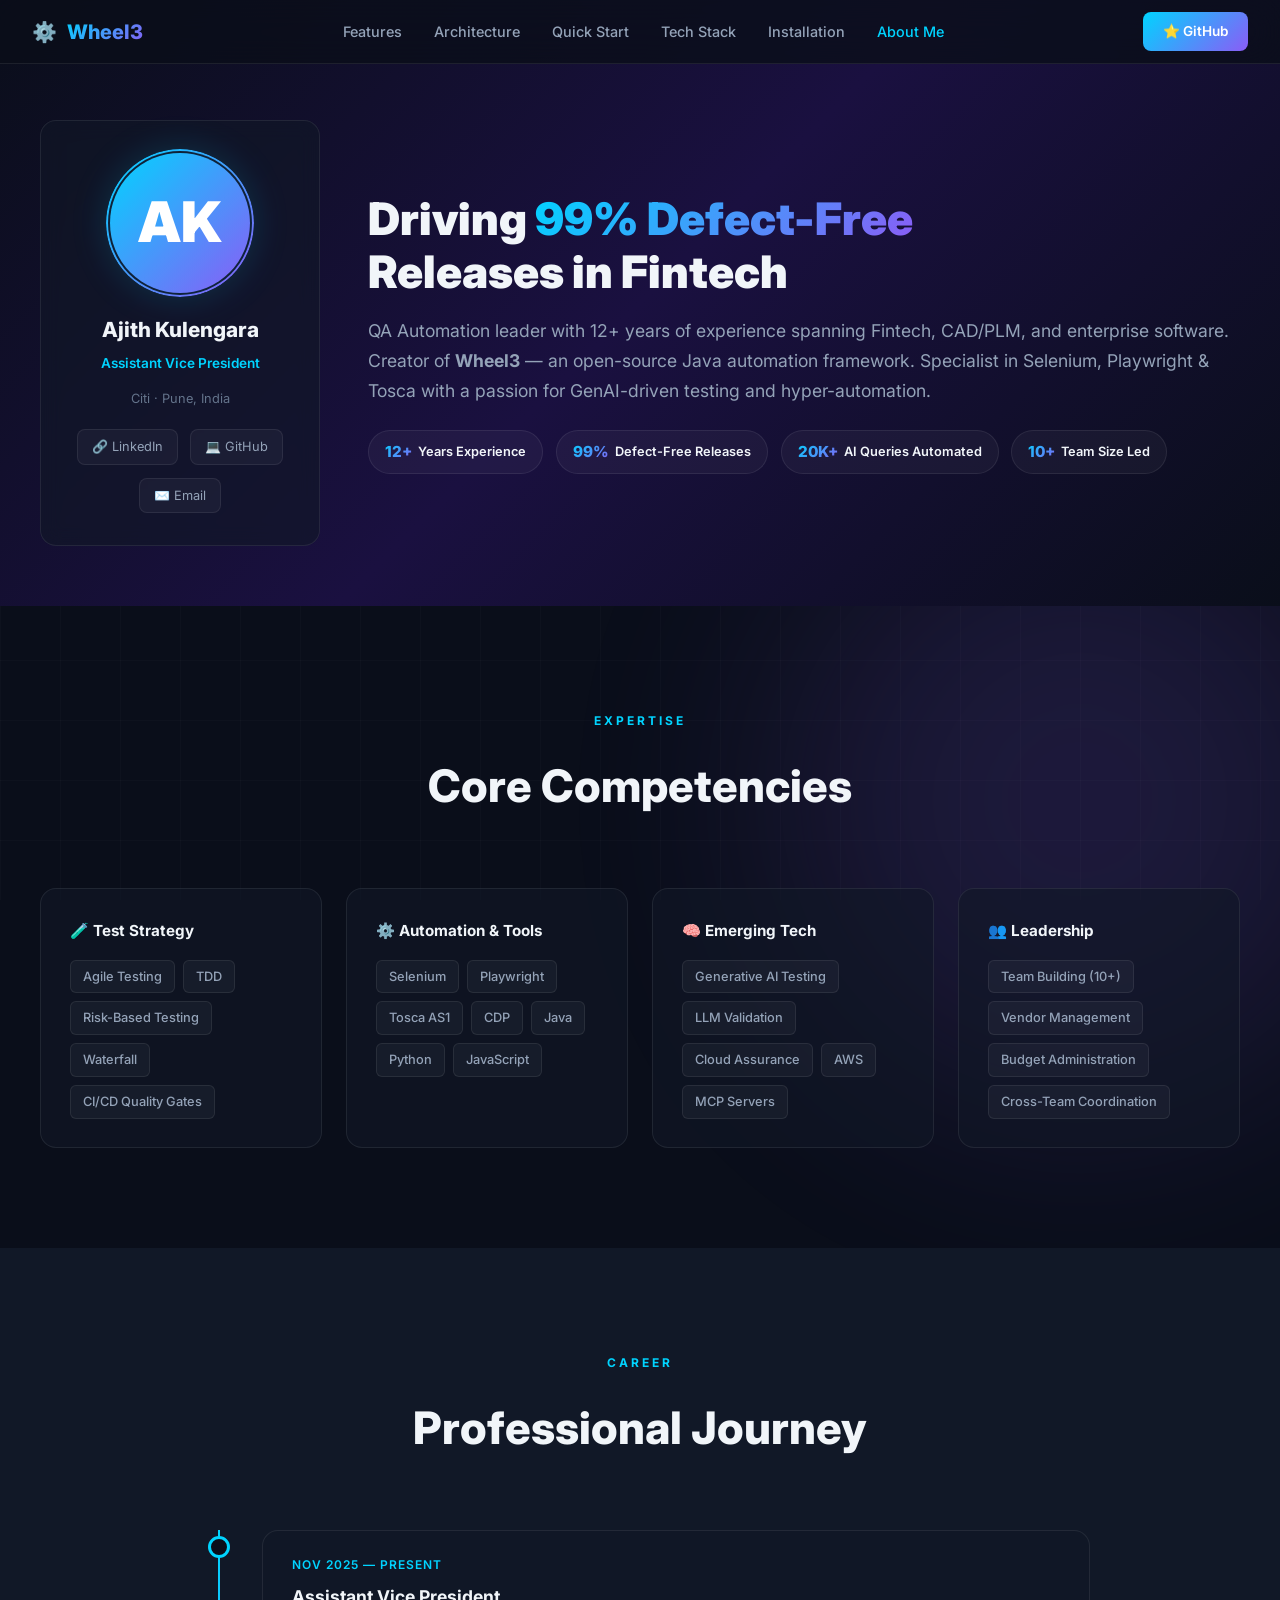
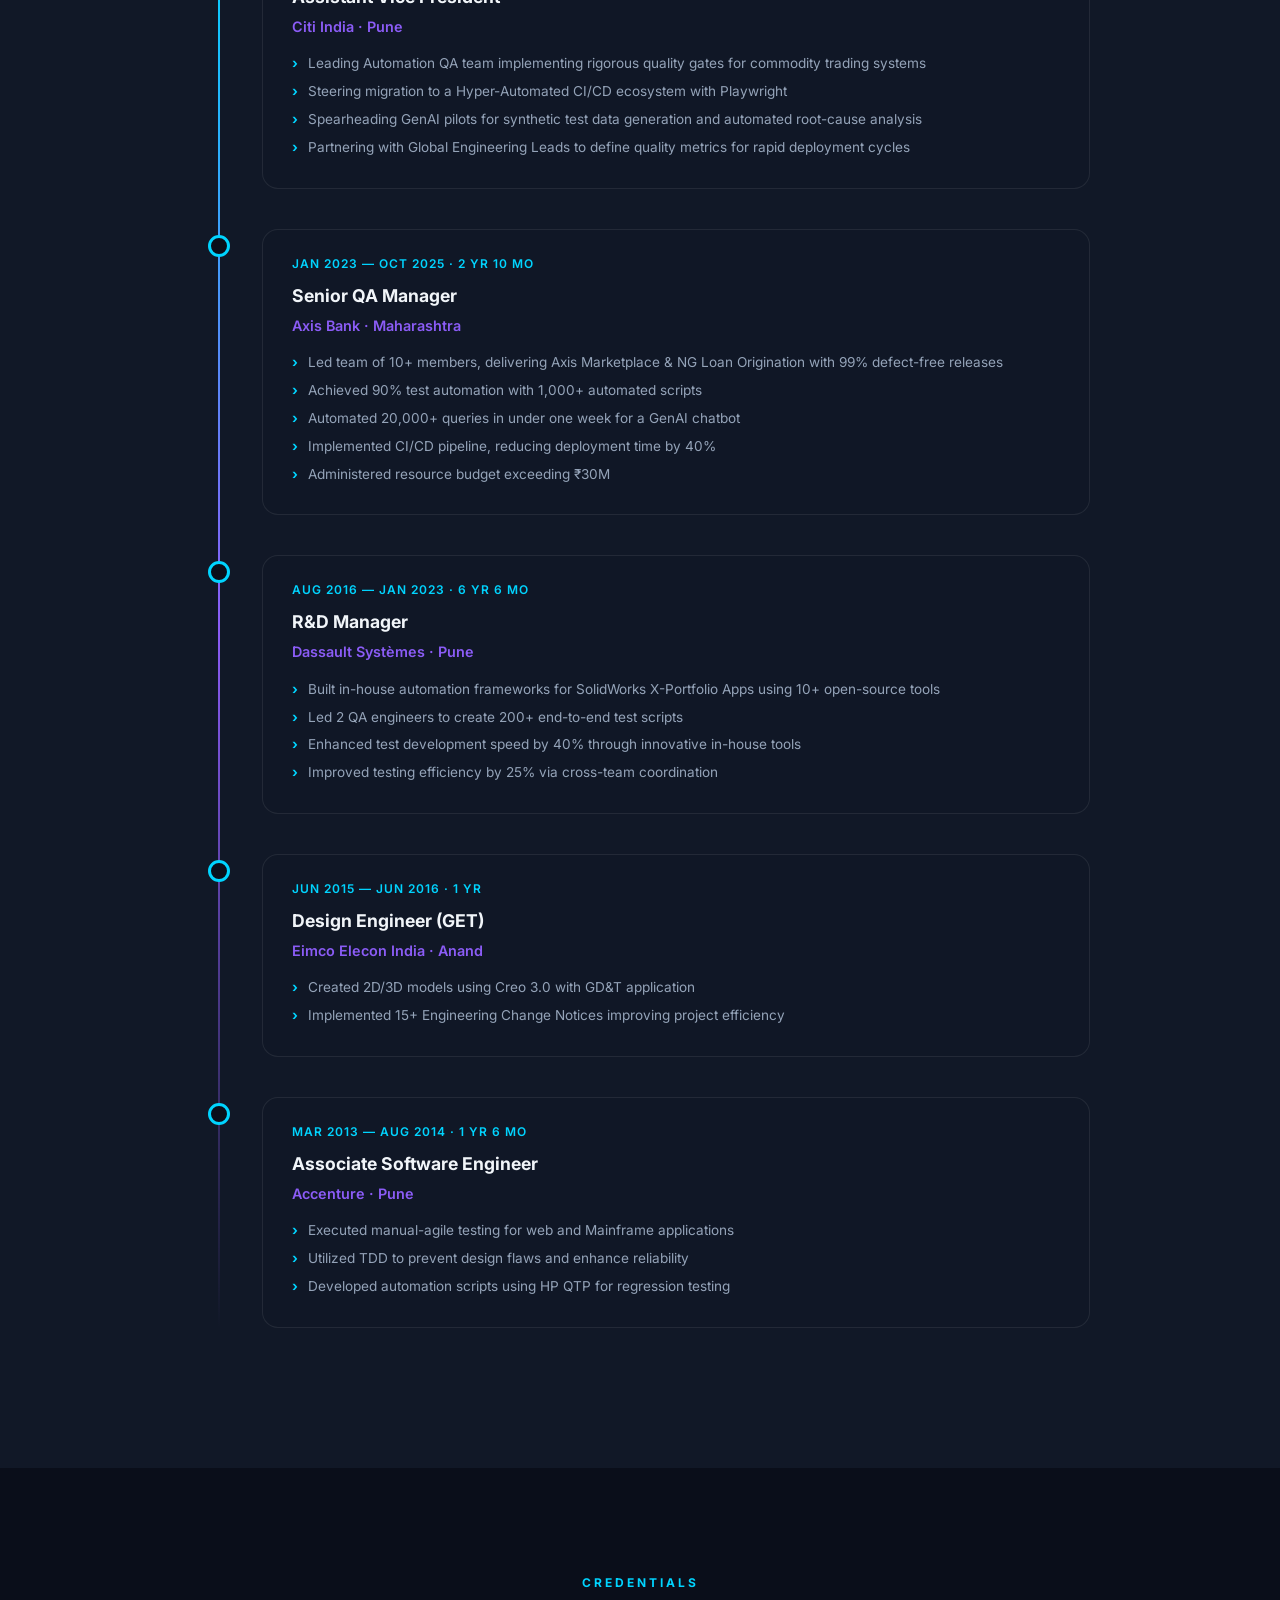
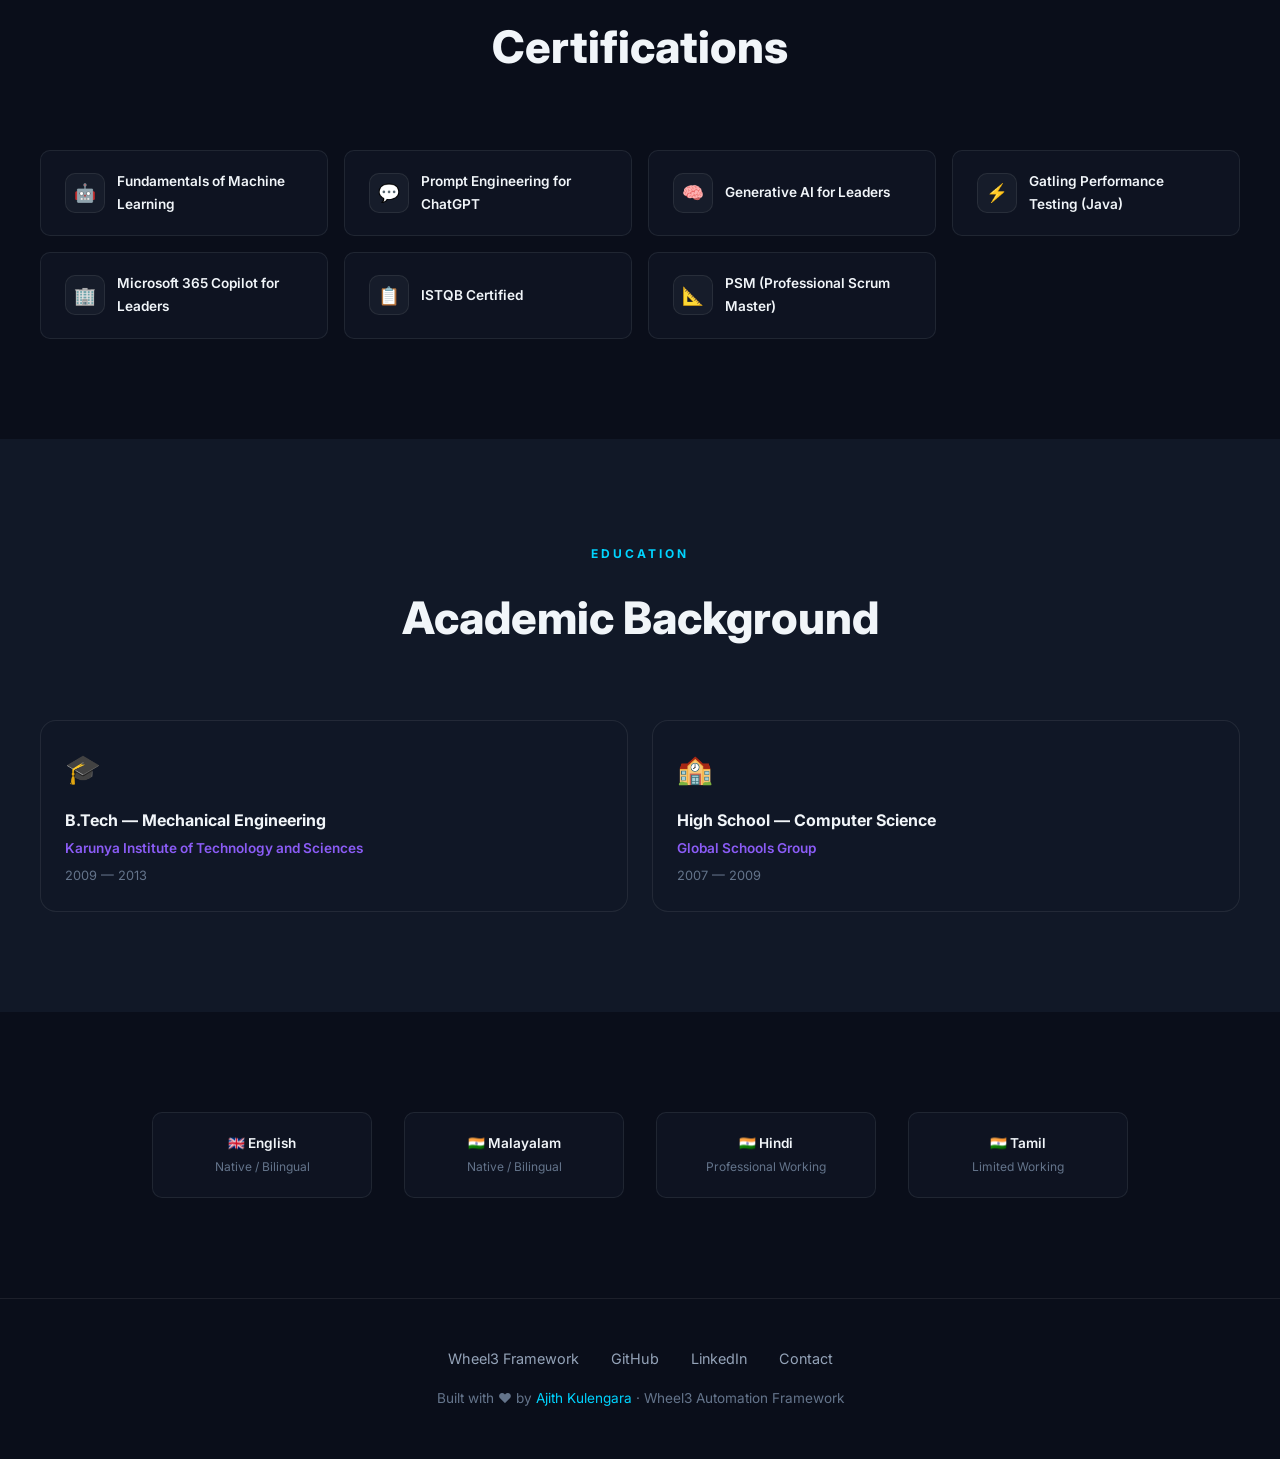
==== docs/about.html @ 10d3e403 "[Ajith] || Enable Github pages - 3" ====
<!DOCTYPE html>
<html lang="en">
<head>
  <meta charset="UTF-8" />
  <meta name="viewport" content="width=device-width, initial-scale=1.0" />
  <title>About — Ajith Kulengara | Wheel3 Framework</title>
  <meta name="description" content="Ajith Kulengara — Assistant Vice President at Citi, QA Automation Leader, creator of the Wheel3 automation framework." />
  <link rel="stylesheet" href="style.css" />
  <style>
    /* ===== About Page Specific ===== */
    .about-hero {
      position: relative; z-index: 1;
      min-height: 60vh; display: flex; align-items: center;
      padding: 120px 2rem 60px;
      background: var(--gradient-hero);
    }
    .about-hero .container {
      display: grid; grid-template-columns: 280px 1fr; gap: 3rem; align-items: center;
    }
    .profile-card {
      text-align: center; padding: 2rem;
      background: var(--bg-card); border: 1px solid var(--border-glass);
      border-radius: var(--radius); backdrop-filter: blur(10px);
    }
    .profile-avatar {
      width: 140px; height: 140px; border-radius: 50%; margin: 0 auto 1.2rem;
      background: var(--gradient-primary); display: flex; align-items: center; justify-content: center;
      font-size: 3.5rem; font-weight: 900; color: #fff;
      box-shadow: 0 0 40px rgba(0,212,255,0.2);
      position: relative;
    }
    .profile-avatar::after {
      content: ''; position: absolute; inset: -4px; border-radius: 50%;
      border: 2px solid transparent;
      background: linear-gradient(135deg, var(--accent-cyan), var(--accent-violet)) border-box;
      -webkit-mask: linear-gradient(#fff 0 0) padding-box, linear-gradient(#fff 0 0);
      -webkit-mask-composite: destination-out; mask-composite: exclude;
    }
    .profile-name { font-size: 1.3rem; font-weight: 800; margin-bottom: 0.3rem; }
    .profile-title {
      font-size: 0.85rem; color: var(--accent-cyan); font-weight: 600; margin-bottom: 0.8rem;
    }
    .profile-company { font-size: 0.8rem; color: var(--text-muted); margin-bottom: 1.2rem; }
    .profile-links { display: flex; gap: 0.8rem; justify-content: center; flex-wrap: wrap; }
    .profile-link {
      display: inline-flex; align-items: center; gap: 6px;
      padding: 6px 14px; border-radius: 8px; font-size: 0.8rem;
      background: var(--bg-glass); border: 1px solid var(--border-glass);
      color: var(--text-secondary); text-decoration: none;
      transition: var(--transition);
    }
    .profile-link:hover { border-color: var(--accent-cyan); color: var(--accent-cyan); }

    .about-intro h1 {
      font-size: clamp(1.8rem, 4vw, 2.8rem); font-weight: 900;
      line-height: 1.2; margin-bottom: 1rem;
    }
    .about-intro h1 .gradient-text {
      background: var(--gradient-primary);
      -webkit-background-clip: text; -webkit-text-fill-color: transparent;
    }
    .about-intro .tagline {
      font-size: 1.1rem; color: var(--text-secondary); line-height: 1.7; margin-bottom: 1.5rem;
    }
    .stat-pills { display: flex; gap: 0.8rem; flex-wrap: wrap; }
    .stat-pill {
      display: inline-flex; align-items: center; gap: 6px;
      padding: 8px 16px; border-radius: 999px; font-size: 0.8rem; font-weight: 600;
      background: var(--bg-glass); border: 1px solid var(--border-glass);
      color: var(--text-primary);
    }
    .stat-pill .num {
      background: var(--gradient-primary);
      -webkit-background-clip: text; -webkit-text-fill-color: transparent;
      font-weight: 800; font-size: 0.95rem;
    }

    /* Skills */
    .skills-grid {
      display: grid; grid-template-columns: repeat(auto-fit, minmax(280px, 1fr)); gap: 1.5rem;
    }
    .skill-category {
      padding: 1.8rem; background: var(--bg-card);
      border: 1px solid var(--border-glass); border-radius: var(--radius);
      transition: var(--transition);
    }
    .skill-category:hover { border-color: rgba(0,212,255,0.2); transform: translateY(-2px); }
    .skill-category h3 {
      font-size: 0.95rem; font-weight: 700; margin-bottom: 1rem;
      display: flex; align-items: center; gap: 8px;
    }
    .skill-tags { display: flex; flex-wrap: wrap; gap: 8px; }
    .skill-tag {
      padding: 5px 12px; border-radius: 6px; font-size: 0.8rem; font-weight: 500;
      background: var(--bg-glass); border: 1px solid var(--border-glass);
      color: var(--text-secondary); transition: var(--transition);
    }
    .skill-tag:hover { color: var(--accent-cyan); border-color: var(--accent-cyan); }

    /* Timeline */
    .timeline { position: relative; max-width: 900px; margin: 0 auto; }
    .timeline::before {
      content: ''; position: absolute; left: 28px; top: 0; bottom: 0;
      width: 2px; background: linear-gradient(to bottom, var(--accent-cyan), var(--accent-violet), transparent);
    }
    .timeline-item {
      position: relative; padding-left: 72px; margin-bottom: 2.5rem;
    }
    .timeline-dot {
      position: absolute; left: 18px; top: 6px;
      width: 22px; height: 22px; border-radius: 50%;
      background: var(--bg-primary); border: 3px solid var(--accent-cyan);
      z-index: 1; transition: var(--transition);
    }
    .timeline-item:hover .timeline-dot {
      background: var(--accent-cyan);
      box-shadow: 0 0 20px rgba(0,212,255,0.4);
    }
    .timeline-card {
      padding: 1.5rem 1.8rem; background: var(--bg-card);
      border: 1px solid var(--border-glass); border-radius: var(--radius);
      transition: var(--transition);
    }
    .timeline-card:hover { border-color: rgba(0,212,255,0.15); }
    .timeline-date {
      font-size: 0.75rem; font-weight: 600; color: var(--accent-cyan);
      text-transform: uppercase; letter-spacing: 1px; margin-bottom: 0.4rem;
    }
    .timeline-role { font-size: 1.1rem; font-weight: 700; margin-bottom: 0.2rem; }
    .timeline-company { font-size: 0.9rem; color: var(--accent-violet); font-weight: 600; margin-bottom: 0.8rem; }
    .timeline-card ul {
      list-style: none; padding: 0;
    }
    .timeline-card li {
      position: relative; padding-left: 16px; font-size: 0.85rem;
      color: var(--text-secondary); line-height: 1.7; margin-bottom: 0.3rem;
    }
    .timeline-card li::before {
      content: '›'; position: absolute; left: 0; color: var(--accent-cyan); font-weight: 700;
    }

    /* Certifications */
    .cert-grid {
      display: grid; grid-template-columns: repeat(auto-fit, minmax(260px, 1fr)); gap: 1rem;
    }
    .cert-card {
      padding: 1.2rem 1.5rem; background: var(--bg-card);
      border: 1px solid var(--border-glass); border-radius: var(--radius-sm);
      display: flex; align-items: center; gap: 12px;
      transition: var(--transition);
    }
    .cert-card:hover { border-color: rgba(0,212,255,0.2); transform: translateY(-2px); }
    .cert-icon {
      width: 40px; height: 40px; border-radius: 10px; flex-shrink: 0;
      background: var(--bg-glass); border: 1px solid var(--border-glass);
      display: flex; align-items: center; justify-content: center; font-size: 1.1rem;
    }
    .cert-name { font-size: 0.85rem; font-weight: 600; }
    .cert-sub { font-size: 0.75rem; color: var(--text-muted); margin-top: 2px; }

    /* Education */
    .edu-grid { display: grid; grid-template-columns: repeat(auto-fit, minmax(300px, 1fr)); gap: 1.5rem; }
    .edu-card {
      padding: 1.5rem; background: var(--bg-card);
      border: 1px solid var(--border-glass); border-radius: var(--radius);
      transition: var(--transition);
    }
    .edu-card:hover { border-color: rgba(139,92,246,0.3); transform: translateY(-2px); }
    .edu-icon { font-size: 1.8rem; margin-bottom: 0.8rem; }
    .edu-degree { font-size: 1rem; font-weight: 700; margin-bottom: 0.2rem; }
    .edu-school { font-size: 0.85rem; color: var(--accent-violet); font-weight: 600; margin-bottom: 0.3rem; }
    .edu-year { font-size: 0.8rem; color: var(--text-muted); }

    @media (max-width: 768px) {
      .about-hero .container { grid-template-columns: 1fr; text-align: center; }
      .stat-pills { justify-content: center; }
      .timeline::before { left: 18px; }
      .timeline-item { padding-left: 52px; }
      .timeline-dot { left: 8px; }
    }
  </style>
</head>
<body>

<!-- Background Effects -->
<div class="bg-grid"></div>
<div class="bg-glow bg-glow--cyan"></div>
<div class="bg-glow bg-glow--violet"></div>

<!-- Navbar -->
<nav class="navbar" id="navbar">
  <a href="index.html" class="nav-brand">⚙️ <span>Wheel3</span></a>
  <ul class="nav-links" id="navLinks">
    <li><a href="index.html#features">Features</a></li>
    <li><a href="index.html#architecture">Architecture</a></li>
    <li><a href="index.html#quickstart">Quick Start</a></li>
    <li><a href="index.html#techstack">Tech Stack</a></li>
    <li><a href="index.html#installation">Installation</a></li>
    <li><a href="about.html" style="color: var(--accent-cyan);">About Me</a></li>
  </ul>
  <a href="https://github.com/aji4032/Wheel3" class="nav-cta" target="_blank">⭐ GitHub</a>
  <button class="mobile-toggle" id="mobileToggle" aria-label="Toggle menu">☰</button>
</nav>

<!-- Hero / Profile Header -->
<section class="about-hero">
  <div class="container">
    <div class="profile-card fade-in">
      <div class="profile-avatar">AK</div>
      <div class="profile-name">Ajith Kulengara</div>
      <div class="profile-title">Assistant Vice President</div>
      <div class="profile-company">Citi · Pune, India</div>
      <div class="profile-links">
        <a href="https://www.linkedin.com/in/ajithk-qa-lead/" target="_blank" class="profile-link">🔗 LinkedIn</a>
        <a href="https://github.com/aji4032" target="_blank" class="profile-link">💻 GitHub</a>
        <a href="mailto:ajith.m.kulengara@gmail.com" class="profile-link">✉️ Email</a>
      </div>
    </div>
    <div class="about-intro fade-in">
      <h1>
        Driving <span class="gradient-text">99% Defect-Free</span><br/>
        Releases in Fintech
      </h1>
      <p class="tagline">
        QA Automation leader with 12+ years of experience spanning Fintech, CAD/PLM, and enterprise software.
        Creator of <strong>Wheel3</strong> — an open-source Java automation framework.
        Specialist in Selenium, Playwright & Tosca with a passion for GenAI-driven testing and hyper-automation.
      </p>
      <div class="stat-pills">
        <div class="stat-pill"><span class="num">12+</span> Years Experience</div>
        <div class="stat-pill"><span class="num">99%</span> Defect-Free Releases</div>
        <div class="stat-pill"><span class="num">20K+</span> AI Queries Automated</div>
        <div class="stat-pill"><span class="num">10+</span> Team Size Led</div>
      </div>
    </div>
  </div>
</section>

<!-- Core Competencies -->
<section id="skills">
  <div class="container">
    <div class="section-header fade-in">
      <span class="section-label">Expertise</span>
      <h2 class="section-title">Core Competencies</h2>
    </div>
    <div class="skills-grid">
      <div class="skill-category fade-in">
        <h3>🧪 Test Strategy</h3>
        <div class="skill-tags">
          <span class="skill-tag">Agile Testing</span>
          <span class="skill-tag">TDD</span>
          <span class="skill-tag">Risk-Based Testing</span>
          <span class="skill-tag">Waterfall</span>
          <span class="skill-tag">CI/CD Quality Gates</span>
        </div>
      </div>
      <div class="skill-category fade-in">
        <h3>⚙️ Automation & Tools</h3>
        <div class="skill-tags">
          <span class="skill-tag">Selenium</span>
          <span class="skill-tag">Playwright</span>
          <span class="skill-tag">Tosca AS1</span>
          <span class="skill-tag">CDP</span>
          <span class="skill-tag">Java</span>
          <span class="skill-tag">Python</span>
          <span class="skill-tag">JavaScript</span>
        </div>
      </div>
      <div class="skill-category fade-in">
        <h3>🧠 Emerging Tech</h3>
        <div class="skill-tags">
          <span class="skill-tag">Generative AI Testing</span>
          <span class="skill-tag">LLM Validation</span>
          <span class="skill-tag">Cloud Assurance</span>
          <span class="skill-tag">AWS</span>
          <span class="skill-tag">MCP Servers</span>
        </div>
      </div>
      <div class="skill-category fade-in">
        <h3>👥 Leadership</h3>
        <div class="skill-tags">
          <span class="skill-tag">Team Building (10+)</span>
          <span class="skill-tag">Vendor Management</span>
          <span class="skill-tag">Budget Administration</span>
          <span class="skill-tag">Cross-Team Coordination</span>
        </div>
      </div>
    </div>
  </div>
</section>

<!-- Career Timeline -->
<section id="experience" style="background: var(--bg-secondary);">
  <div class="container">
    <div class="section-header fade-in">
      <span class="section-label">Career</span>
      <h2 class="section-title">Professional Journey</h2>
    </div>
    <div class="timeline">
      <div class="timeline-item fade-in">
        <div class="timeline-dot"></div>
        <div class="timeline-card">
          <div class="timeline-date">Nov 2025 — Present</div>
          <div class="timeline-role">Assistant Vice President</div>
          <div class="timeline-company">Citi India · Pune</div>
          <ul>
            <li>Leading Automation QA team implementing rigorous quality gates for commodity trading systems</li>
            <li>Steering migration to a Hyper-Automated CI/CD ecosystem with Playwright</li>
            <li>Spearheading GenAI pilots for synthetic test data generation and automated root-cause analysis</li>
            <li>Partnering with Global Engineering Leads to define quality metrics for rapid deployment cycles</li>
          </ul>
        </div>
      </div>
      <div class="timeline-item fade-in">
        <div class="timeline-dot"></div>
        <div class="timeline-card">
          <div class="timeline-date">Jan 2023 — Oct 2025 · 2 yr 10 mo</div>
          <div class="timeline-role">Senior QA Manager</div>
          <div class="timeline-company">Axis Bank · Maharashtra</div>
          <ul>
            <li>Led team of 10+ members, delivering Axis Marketplace & NG Loan Origination with 99% defect-free releases</li>
            <li>Achieved 90% test automation with 1,000+ automated scripts</li>
            <li>Automated 20,000+ queries in under one week for a GenAI chatbot</li>
            <li>Implemented CI/CD pipeline, reducing deployment time by 40%</li>
            <li>Administered resource budget exceeding ₹30M</li>
          </ul>
        </div>
      </div>
      <div class="timeline-item fade-in">
        <div class="timeline-dot"></div>
        <div class="timeline-card">
          <div class="timeline-date">Aug 2016 — Jan 2023 · 6 yr 6 mo</div>
          <div class="timeline-role">R&D Manager</div>
          <div class="timeline-company">Dassault Systèmes · Pune</div>
          <ul>
            <li>Built in-house automation frameworks for SolidWorks X-Portfolio Apps using 10+ open-source tools</li>
            <li>Led 2 QA engineers to create 200+ end-to-end test scripts</li>
            <li>Enhanced test development speed by 40% through innovative in-house tools</li>
            <li>Improved testing efficiency by 25% via cross-team coordination</li>
          </ul>
        </div>
      </div>
      <div class="timeline-item fade-in">
        <div class="timeline-dot"></div>
        <div class="timeline-card">
          <div class="timeline-date">Jun 2015 — Jun 2016 · 1 yr</div>
          <div class="timeline-role">Design Engineer (GET)</div>
          <div class="timeline-company">Eimco Elecon India · Anand</div>
          <ul>
            <li>Created 2D/3D models using Creo 3.0 with GD&T application</li>
            <li>Implemented 15+ Engineering Change Notices improving project efficiency</li>
          </ul>
        </div>
      </div>
      <div class="timeline-item fade-in">
        <div class="timeline-dot"></div>
        <div class="timeline-card">
          <div class="timeline-date">Mar 2013 — Aug 2014 · 1 yr 6 mo</div>
          <div class="timeline-role">Associate Software Engineer</div>
          <div class="timeline-company">Accenture · Pune</div>
          <ul>
            <li>Executed manual-agile testing for web and Mainframe applications</li>
            <li>Utilized TDD to prevent design flaws and enhance reliability</li>
            <li>Developed automation scripts using HP QTP for regression testing</li>
          </ul>
        </div>
      </div>
    </div>
  </div>
</section>

<!-- Certifications -->
<section id="certifications">
  <div class="container">
    <div class="section-header fade-in">
      <span class="section-label">Credentials</span>
      <h2 class="section-title">Certifications</h2>
    </div>
    <div class="cert-grid">
      <div class="cert-card fade-in">
        <div class="cert-icon">🤖</div>
        <div>
          <div class="cert-name">Fundamentals of Machine Learning</div>
        </div>
      </div>
      <div class="cert-card fade-in">
        <div class="cert-icon">💬</div>
        <div>
          <div class="cert-name">Prompt Engineering for ChatGPT</div>
        </div>
      </div>
      <div class="cert-card fade-in">
        <div class="cert-icon">🧠</div>
        <div>
          <div class="cert-name">Generative AI for Leaders</div>
        </div>
      </div>
      <div class="cert-card fade-in">
        <div class="cert-icon">⚡</div>
        <div>
          <div class="cert-name">Gatling Performance Testing (Java)</div>
        </div>
      </div>
      <div class="cert-card fade-in">
        <div class="cert-icon">🏢</div>
        <div>
          <div class="cert-name">Microsoft 365 Copilot for Leaders</div>
        </div>
      </div>
      <div class="cert-card fade-in">
        <div class="cert-icon">📋</div>
        <div>
          <div class="cert-name">ISTQB Certified</div>
        </div>
      </div>
      <div class="cert-card fade-in">
        <div class="cert-icon">📐</div>
        <div>
          <div class="cert-name">PSM (Professional Scrum Master)</div>
        </div>
      </div>
    </div>
  </div>
</section>

<!-- Education -->
<section id="education" style="background: var(--bg-secondary);">
  <div class="container">
    <div class="section-header fade-in">
      <span class="section-label">Education</span>
      <h2 class="section-title">Academic Background</h2>
    </div>
    <div class="edu-grid">
      <div class="edu-card fade-in">
        <div class="edu-icon">🎓</div>
        <div class="edu-degree">B.Tech — Mechanical Engineering</div>
        <div class="edu-school">Karunya Institute of Technology and Sciences</div>
        <div class="edu-year">2009 — 2013</div>
      </div>
      <div class="edu-card fade-in">
        <div class="edu-icon">🏫</div>
        <div class="edu-degree">High School — Computer Science</div>
        <div class="edu-school">Global Schools Group</div>
        <div class="edu-year">2007 — 2009</div>
      </div>
    </div>
  </div>
</section>

<!-- Languages -->
<section id="languages">
  <div class="container">
    <div style="display: flex; gap: 2rem; justify-content: center; flex-wrap: wrap;" class="fade-in">
      <div class="cert-card" style="flex: 1; min-width: 180px; max-width: 220px; justify-content: center;">
        <div>
          <div class="cert-name" style="text-align: center;">🇬🇧 English</div>
          <div class="cert-sub" style="text-align: center;">Native / Bilingual</div>
        </div>
      </div>
      <div class="cert-card" style="flex: 1; min-width: 180px; max-width: 220px; justify-content: center;">
        <div>
          <div class="cert-name" style="text-align: center;">🇮🇳 Malayalam</div>
          <div class="cert-sub" style="text-align: center;">Native / Bilingual</div>
        </div>
      </div>
      <div class="cert-card" style="flex: 1; min-width: 180px; max-width: 220px; justify-content: center;">
        <div>
          <div class="cert-name" style="text-align: center;">🇮🇳 Hindi</div>
          <div class="cert-sub" style="text-align: center;">Professional Working</div>
        </div>
      </div>
      <div class="cert-card" style="flex: 1; min-width: 180px; max-width: 220px; justify-content: center;">
        <div>
          <div class="cert-name" style="text-align: center;">🇮🇳 Tamil</div>
          <div class="cert-sub" style="text-align: center;">Limited Working</div>
        </div>
      </div>
    </div>
  </div>
</section>

<!-- Footer -->
<footer class="footer">
  <div class="footer-links">
    <a href="index.html">Wheel3 Framework</a>
    <a href="https://github.com/aji4032/Wheel3" target="_blank">GitHub</a>
    <a href="https://www.linkedin.com/in/ajithk-qa-lead/" target="_blank">LinkedIn</a>
    <a href="mailto:ajith.m.kulengara@gmail.com">Contact</a>
  </div>
  <p>Built with ❤️ by <a href="https://github.com/aji4032" target="_blank">Ajith Kulengara</a> · Wheel3 Automation Framework</p>
</footer>

<script>
// Navbar scroll
const navbar = document.getElementById('navbar');
window.addEventListener('scroll', () => navbar.classList.toggle('scrolled', window.scrollY > 50));

// Mobile toggle
document.getElementById('mobileToggle').addEventListener('click', () => {
  document.getElementById('navLinks').classList.toggle('open');
});

// Scroll fade-in
const observer = new IntersectionObserver((entries) => {
  entries.forEach((entry, i) => {
    if (entry.isIntersecting) {
      setTimeout(() => entry.target.classList.add('visible'), i * 80);
      observer.unobserve(entry.target);
    }
  });
}, { threshold: 0.1 });
document.querySelectorAll('.fade-in').forEach(el => observer.observe(el));
</script>

</body>
</html>
---- docs/style.css ----
/* ===== Reset & Base ===== */
@import url('https://fonts.googleapis.com/css2?family=Inter:wght@300;400;500;600;700;800;900&family=JetBrains+Mono:wght@400;500;600&display=swap');

*, *::before, *::after { margin: 0; padding: 0; box-sizing: border-box; }

:root {
  --bg-primary: #0a0e1a;
  --bg-secondary: #111827;
  --bg-card: rgba(17, 24, 39, 0.6);
  --bg-glass: rgba(255,255,255,0.04);
  --border-glass: rgba(255,255,255,0.08);
  --text-primary: #f1f5f9;
  --text-secondary: #94a3b8;
  --text-muted: #64748b;
  --accent-cyan: #00d4ff;
  --accent-violet: #8b5cf6;
  --accent-pink: #ec4899;
  --accent-green: #10b981;
  --accent-orange: #f59e0b;
  --gradient-primary: linear-gradient(135deg, #00d4ff, #8b5cf6);
  --gradient-hero: linear-gradient(135deg, #0a0e1a 0%, #1a1040 50%, #0a0e1a 100%);
  --radius: 16px;
  --radius-sm: 10px;
  --shadow-glow: 0 0 60px rgba(0,212,255,0.08);
  --transition: 0.3s cubic-bezier(0.4, 0, 0.2, 1);
}

html { scroll-behavior: smooth; font-size: 16px; }

body {
  font-family: 'Inter', -apple-system, sans-serif;
  background: var(--bg-primary);
  color: var(--text-primary);
  line-height: 1.7;
  overflow-x: hidden;
}

/* ===== Scrollbar ===== */
::-webkit-scrollbar { width: 8px; }
::-webkit-scrollbar-track { background: var(--bg-primary); }
::-webkit-scrollbar-thumb { background: var(--accent-violet); border-radius: 4px; }

/* ===== Animated Background ===== */
.bg-grid {
  position: fixed; inset: 0; z-index: 0; pointer-events: none;
  background-image:
    linear-gradient(rgba(255,255,255,0.02) 1px, transparent 1px),
    linear-gradient(90deg, rgba(255,255,255,0.02) 1px, transparent 1px);
  background-size: 60px 60px;
}

.bg-glow {
  position: fixed; z-index: 0; pointer-events: none;
  width: 600px; height: 600px; border-radius: 50%;
  filter: blur(120px); opacity: 0.15;
}
.bg-glow--cyan { top: -200px; left: -100px; background: var(--accent-cyan); }
.bg-glow--violet { bottom: -200px; right: -100px; background: var(--accent-violet); }

/* ===== Navbar ===== */
.navbar {
  position: fixed; top: 0; left: 0; right: 0; z-index: 100;
  padding: 0 2rem; height: 64px;
  display: flex; align-items: center; justify-content: space-between;
  background: rgba(10, 14, 26, 0.8);
  backdrop-filter: blur(20px);
  border-bottom: 1px solid var(--border-glass);
  transition: var(--transition);
}
.navbar.scrolled { box-shadow: 0 4px 30px rgba(0,0,0,0.3); }
.nav-brand {
  display: flex; align-items: center; gap: 10px;
  font-weight: 800; font-size: 1.25rem;
  text-decoration: none; color: var(--text-primary);
}
.nav-brand span {
  background: var(--gradient-primary);
  -webkit-background-clip: text; -webkit-text-fill-color: transparent;
}
.nav-links { display: flex; gap: 2rem; list-style: none; }
.nav-links a {
  color: var(--text-secondary); text-decoration: none;
  font-size: 0.9rem; font-weight: 500;
  transition: var(--transition); position: relative;
}
.nav-links a:hover { color: var(--text-primary); }
.nav-links a::after {
  content: ''; position: absolute; bottom: -4px; left: 0;
  width: 0; height: 2px;
  background: var(--gradient-primary);
  transition: var(--transition);
}
.nav-links a:hover::after { width: 100%; }
.nav-cta {
  padding: 8px 20px; border-radius: 8px; font-size: 0.85rem;
  font-weight: 600; text-decoration: none;
  background: var(--gradient-primary); color: #fff;
  transition: var(--transition);
}
.nav-cta:hover { transform: translateY(-1px); box-shadow: 0 4px 20px rgba(0,212,255,0.3); }

.mobile-toggle { display: none; background: none; border: none; color: var(--text-primary); cursor: pointer; font-size: 1.5rem; }

/* ===== Hero ===== */
.hero {
  position: relative; z-index: 1;
  min-height: 100vh; display: flex; align-items: center; justify-content: center;
  text-align: center; padding: 120px 2rem 80px;
  background: var(--gradient-hero);
}
.hero-content { max-width: 800px; }
.hero-badge {
  display: inline-flex; align-items: center; gap: 8px;
  padding: 6px 16px; border-radius: 999px; font-size: 0.8rem;
  background: var(--bg-glass); border: 1px solid var(--border-glass);
  color: var(--accent-cyan); font-weight: 500;
  margin-bottom: 1.5rem;
  animation: fadeInUp 0.6s ease;
}
.hero-badge .dot { width: 6px; height: 6px; border-radius: 50%; background: var(--accent-green); animation: pulse 2s infinite; }

.hero h1 {
  font-size: clamp(2.5rem, 6vw, 4.5rem);
  font-weight: 900; line-height: 1.1;
  margin-bottom: 1.5rem;
  animation: fadeInUp 0.6s ease 0.1s both;
}
.hero h1 .gradient-text {
  background: var(--gradient-primary);
  -webkit-background-clip: text; -webkit-text-fill-color: transparent;
}
.hero p {
  font-size: 1.15rem; color: var(--text-secondary);
  max-width: 600px; margin: 0 auto 2.5rem;
  animation: fadeInUp 0.6s ease 0.2s both;
}
.hero-actions {
  display: flex; gap: 1rem; justify-content: center; flex-wrap: wrap;
  animation: fadeInUp 0.6s ease 0.3s both;
}
.btn {
  display: inline-flex; align-items: center; gap: 8px;
  padding: 14px 28px; border-radius: var(--radius-sm);
  font-size: 0.95rem; font-weight: 600;
  text-decoration: none; cursor: pointer; border: none;
  transition: var(--transition);
}
.btn--primary { background: var(--gradient-primary); color: #fff; }
.btn--primary:hover { transform: translateY(-2px); box-shadow: 0 8px 30px rgba(0,212,255,0.25); }
.btn--outline {
  background: transparent; color: var(--text-primary);
  border: 1px solid var(--border-glass);
}
.btn--outline:hover { border-color: var(--accent-cyan); background: var(--bg-glass); }

.hero-stats {
  display: flex; gap: 3rem; justify-content: center; margin-top: 3rem;
  animation: fadeInUp 0.6s ease 0.4s both;
}
.hero-stat { text-align: center; }
.hero-stat .value { font-size: 2rem; font-weight: 800; background: var(--gradient-primary); -webkit-background-clip: text; -webkit-text-fill-color: transparent; }
.hero-stat .label { font-size: 0.8rem; color: var(--text-muted); margin-top: 4px; }

/* ===== Sections ===== */
section { position: relative; z-index: 1; padding: 100px 2rem; }
.container { max-width: 1200px; margin: 0 auto; }
.section-header { text-align: center; margin-bottom: 4rem; }
.section-label {
  display: inline-block; font-size: 0.75rem; font-weight: 700;
  text-transform: uppercase; letter-spacing: 3px;
  color: var(--accent-cyan); margin-bottom: 1rem;
}
.section-title { font-size: clamp(1.8rem, 4vw, 2.8rem); font-weight: 800; margin-bottom: 1rem; }
.section-desc { color: var(--text-secondary); max-width: 600px; margin: 0 auto; font-size: 1.05rem; }

/* ===== Feature Cards ===== */
.features-grid {
  display: grid;
  grid-template-columns: repeat(auto-fit, minmax(320px, 1fr));
  gap: 1.5rem;
}
.feature-card {
  padding: 2rem;
  background: var(--bg-card);
  border: 1px solid var(--border-glass);
  border-radius: var(--radius);
  backdrop-filter: blur(10px);
  transition: var(--transition);
  position: relative; overflow: hidden;
}
.feature-card::before {
  content: ''; position: absolute; top: 0; left: 0; right: 0; height: 2px;
  background: var(--gradient-primary);
  transform: scaleX(0); transform-origin: left;
  transition: transform 0.4s ease;
}
.feature-card:hover::before { transform: scaleX(1); }
.feature-card:hover { transform: translateY(-4px); border-color: rgba(0,212,255,0.2); box-shadow: var(--shadow-glow); }
.feature-icon {
  width: 48px; height: 48px; border-radius: 12px;
  display: flex; align-items: center; justify-content: center;
  font-size: 1.4rem; margin-bottom: 1.2rem;
  background: var(--bg-glass); border: 1px solid var(--border-glass);
}
.feature-card h3 { font-size: 1.15rem; font-weight: 700; margin-bottom: 0.6rem; }
.feature-card p { color: var(--text-secondary); font-size: 0.9rem; line-height: 1.6; }

/* ===== Architecture ===== */
.arch-grid {
  display: grid;
  grid-template-columns: repeat(auto-fit, minmax(200px, 1fr));
  gap: 1rem;
}
.arch-card {
  text-align: center; padding: 2rem 1.5rem;
  background: var(--bg-card); border: 1px solid var(--border-glass);
  border-radius: var(--radius); transition: var(--transition);
}
.arch-card:hover { transform: translateY(-4px); border-color: rgba(139,92,246,0.3); }
.arch-card .arch-icon { font-size: 2rem; margin-bottom: 0.8rem; }
.arch-card h4 { font-size: 1rem; font-weight: 700; margin-bottom: 0.4rem; }
.arch-card p { font-size: 0.8rem; color: var(--text-muted); }

/* ===== Code Block ===== */
.code-section { display: grid; grid-template-columns: 1fr 1fr; gap: 3rem; align-items: center; }
.code-info h3 { font-size: 1.6rem; font-weight: 800; margin-bottom: 1rem; }
.code-info p { color: var(--text-secondary); margin-bottom: 1.5rem; line-height: 1.7; }
.code-block {
  background: #0d1117; border: 1px solid var(--border-glass);
  border-radius: var(--radius); overflow: hidden;
}
.code-block-header {
  display: flex; align-items: center; gap: 8px;
  padding: 12px 16px; background: rgba(255,255,255,0.03);
  border-bottom: 1px solid var(--border-glass);
}
.code-dot { width: 10px; height: 10px; border-radius: 50%; }
.code-dot--red { background: #ff5f57; }
.code-dot--yellow { background: #febc2e; }
.code-dot--green { background: #28c840; }
.code-block-title { margin-left: 8px; font-size: 0.8rem; color: var(--text-muted); font-family: 'JetBrains Mono', monospace; }
.code-block pre {
  padding: 1.5rem; overflow-x: auto; font-size: 0.85rem;
  font-family: 'JetBrains Mono', monospace; line-height: 1.8;
}
.code-block code { color: #c9d1d9; }
.code-block .kw { color: #ff7b72; }
.code-block .type { color: #79c0ff; }
.code-block .str { color: #a5d6ff; }
.code-block .cmt { color: #8b949e; }
.code-block .fn { color: #d2a8ff; }
.code-block .num { color: #79c0ff; }

/* ===== Tech Stack Table ===== */
.tech-table {
  width: 100%; border-collapse: separate; border-spacing: 0;
  background: var(--bg-card); border: 1px solid var(--border-glass);
  border-radius: var(--radius); overflow: hidden;
}
.tech-table th {
  padding: 14px 20px; text-align: left; font-size: 0.8rem;
  text-transform: uppercase; letter-spacing: 2px;
  color: var(--accent-cyan); background: var(--bg-glass);
  border-bottom: 1px solid var(--border-glass);
}
.tech-table td {
  padding: 14px 20px; font-size: 0.9rem;
  border-bottom: 1px solid var(--border-glass);
  transition: var(--transition);
}
.tech-table tr:last-child td { border-bottom: none; }
.tech-table tr:hover td { background: rgba(0,212,255,0.03); }
.tech-badge {
  display: inline-block; padding: 3px 10px;
  border-radius: 6px; font-size: 0.8rem; font-weight: 600;
  font-family: 'JetBrains Mono', monospace;
  background: rgba(0,212,255,0.1); color: var(--accent-cyan);
}

/* ===== Install Block ===== */
.install-tabs { display: flex; gap: 0; margin-bottom: 0; }
.install-tab {
  padding: 10px 24px; background: var(--bg-glass);
  border: 1px solid var(--border-glass); cursor: pointer;
  font-size: 0.85rem; font-weight: 600; color: var(--text-muted);
  transition: var(--transition);
}
.install-tab:first-child { border-radius: var(--radius-sm) 0 0 0; }
.install-tab:last-child { border-radius: 0 var(--radius-sm) 0 0; }
.install-tab.active { background: var(--accent-violet); color: #fff; border-color: var(--accent-violet); }
.install-content {
  background: #0d1117; border: 1px solid var(--border-glass);
  border-radius: 0 var(--radius-sm) var(--radius-sm) var(--radius-sm);
  padding: 1.5rem; display: none;
}
.install-content.active { display: block; }
.install-content pre {
  font-family: 'JetBrains Mono', monospace; font-size: 0.85rem;
  color: #c9d1d9; line-height: 1.7; overflow-x: auto;
}

/* ===== Footer ===== */
.footer {
  position: relative; z-index: 1;
  padding: 3rem 2rem; text-align: center;
  border-top: 1px solid var(--border-glass);
}
.footer p { color: var(--text-muted); font-size: 0.85rem; }
.footer a { color: var(--accent-cyan); text-decoration: none; }
.footer-links { display: flex; gap: 2rem; justify-content: center; margin-bottom: 1rem; }
.footer-links a { color: var(--text-secondary); font-size: 0.9rem; transition: var(--transition); }
.footer-links a:hover { color: var(--accent-cyan); }

/* ===== Animations ===== */
@keyframes fadeInUp {
  from { opacity: 0; transform: translateY(30px); }
  to { opacity: 1; transform: translateY(0); }
}
@keyframes pulse {
  0%, 100% { opacity: 1; }
  50% { opacity: 0.4; }
}
.fade-in {
  opacity: 0; transform: translateY(30px);
  transition: opacity 0.6s ease, transform 0.6s ease;
}
.fade-in.visible { opacity: 1; transform: translateY(0); }

/* ===== Responsive ===== */
@media (max-width: 768px) {
  .nav-links { display: none; }
  .mobile-toggle { display: block; }
  .nav-links.open {
    display: flex; flex-direction: column;
    position: absolute; top: 64px; left: 0; right: 0;
    background: rgba(10,14,26,0.95); backdrop-filter: blur(20px);
    padding: 1rem 2rem; gap: 1rem;
    border-bottom: 1px solid var(--border-glass);
  }
  .hero-stats { gap: 1.5rem; flex-wrap: wrap; }
  .code-section { grid-template-columns: 1fr; }
  .features-grid { grid-template-columns: 1fr; }
  .arch-grid { grid-template-columns: repeat(2, 1fr); }
}
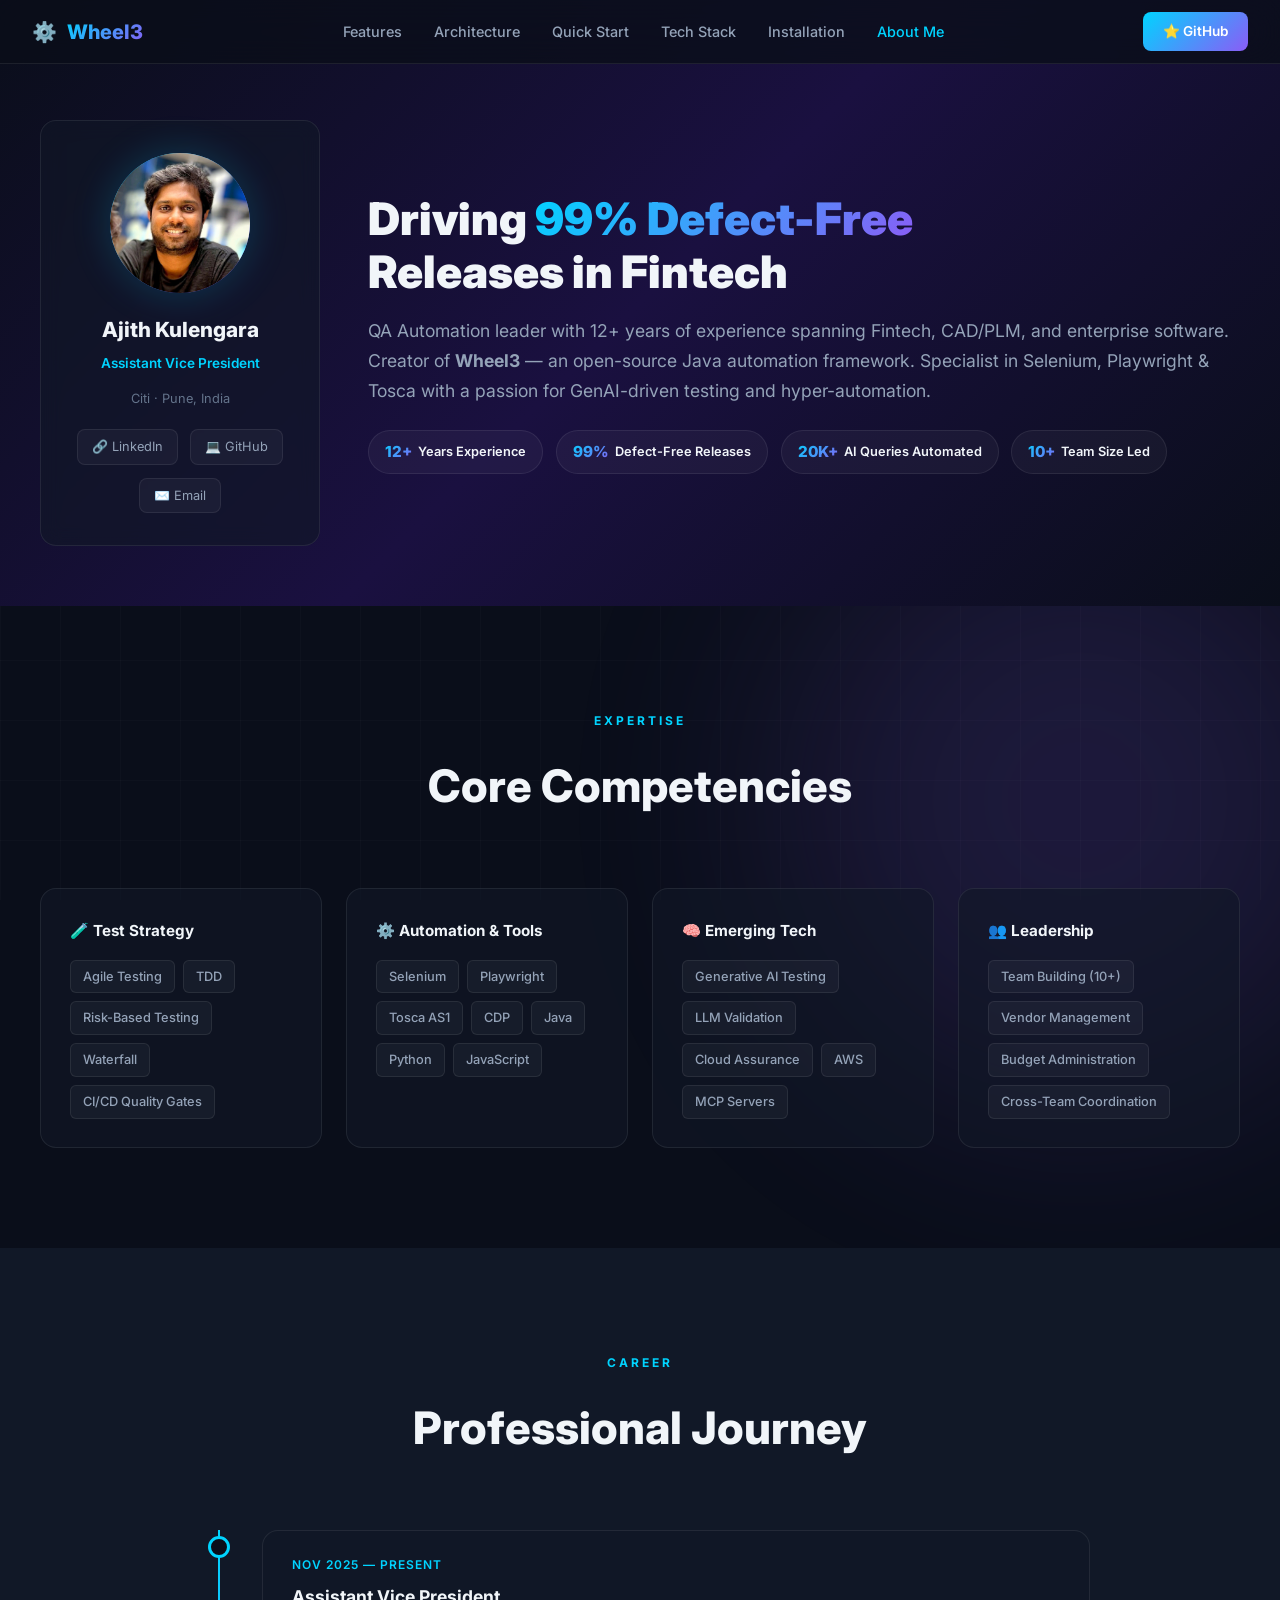
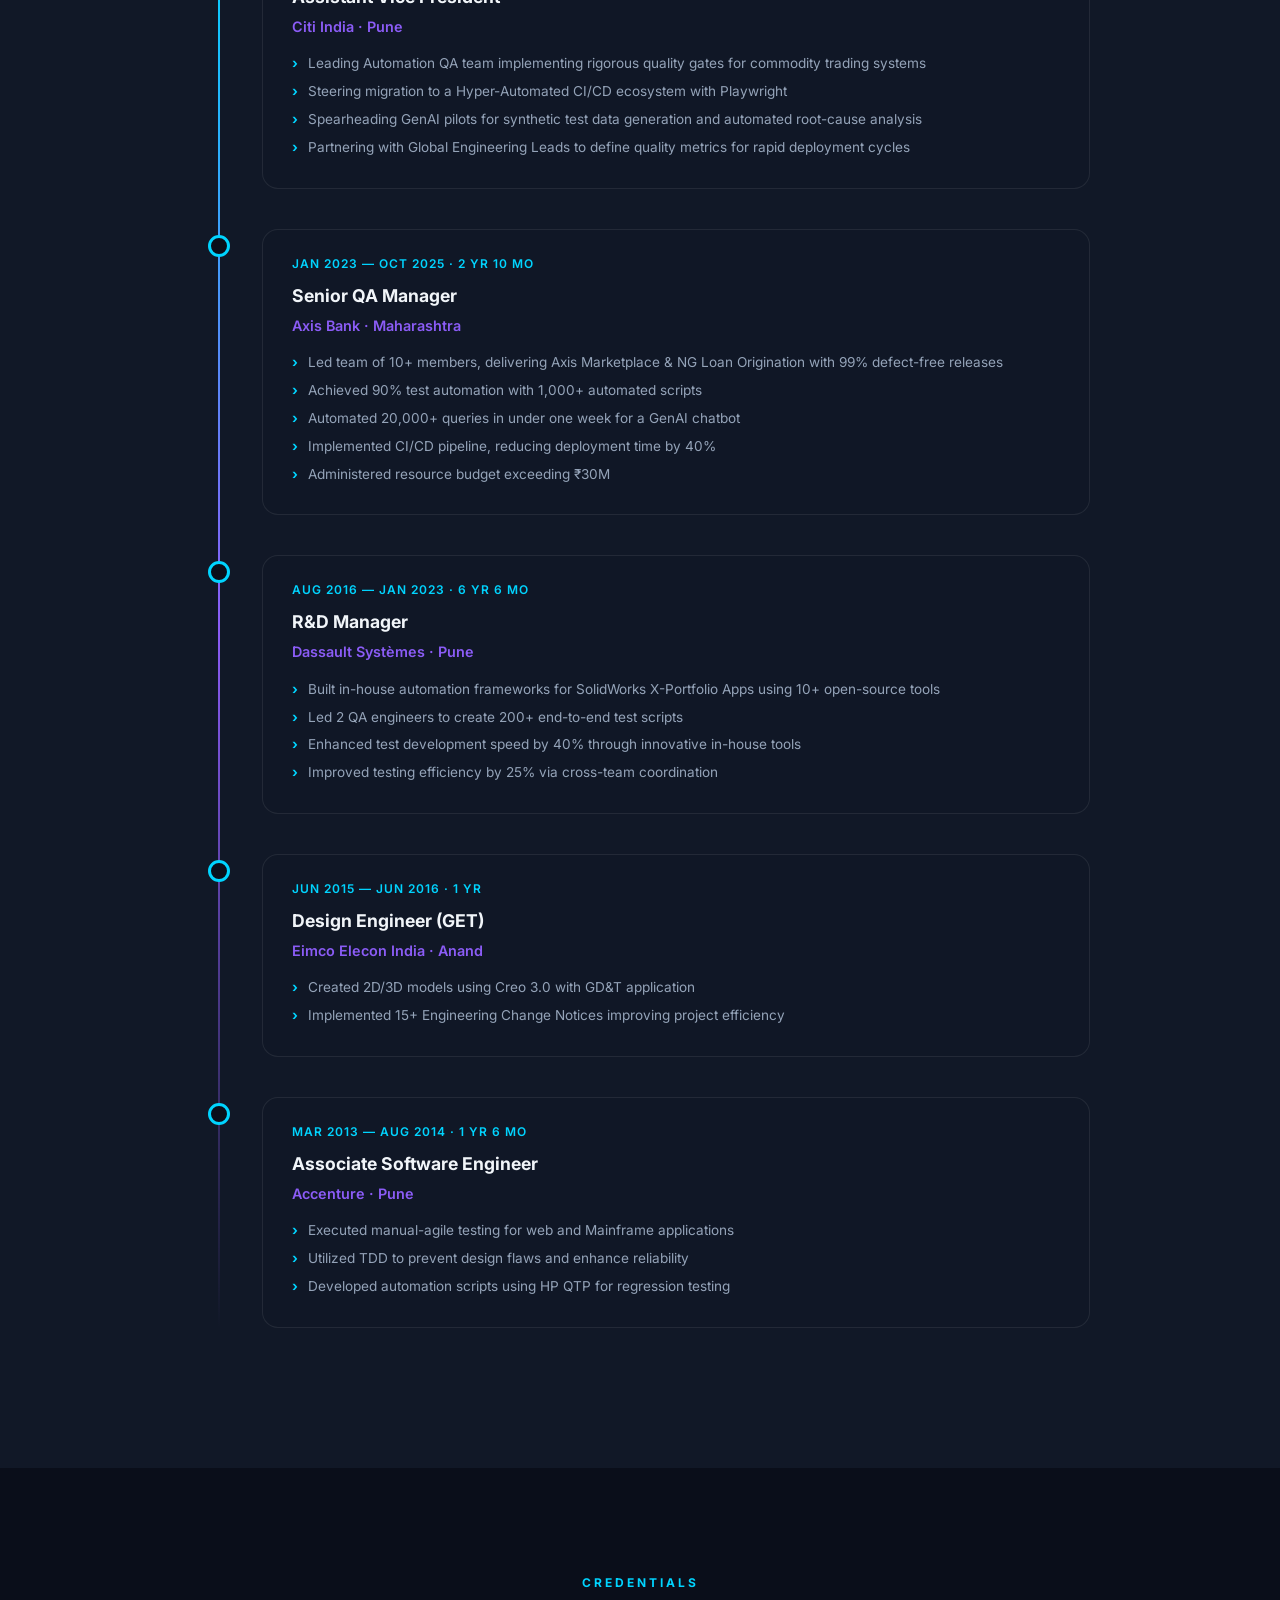
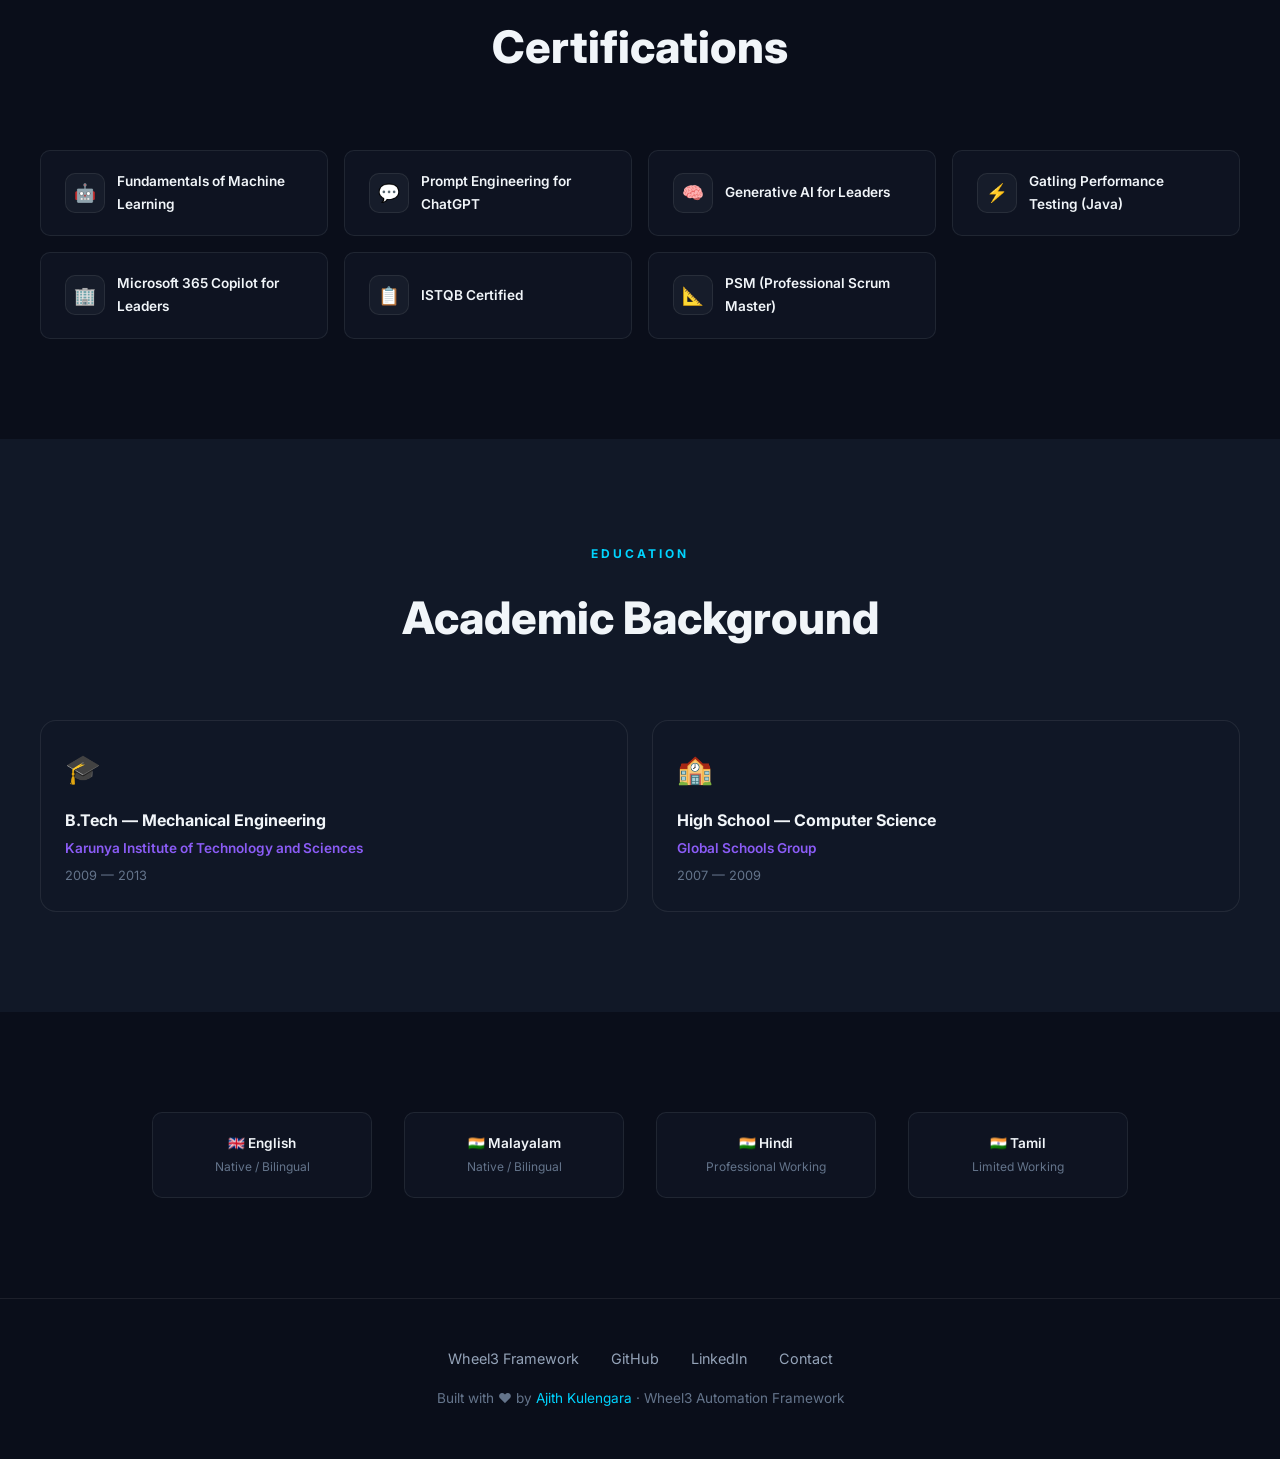
==== commit 5123c519: "[Ajith] || Enable Github pages - 4" ====
--- a/docs/about.html
+++ b/docs/about.html
@@ -25,7 +25,7 @@
     .profile-avatar {
       width: 140px; height: 140px; border-radius: 50%; margin: 0 auto 1.2rem;
       background: var(--gradient-primary); display: flex; align-items: center; justify-content: center;
-      font-size: 3.5rem; font-weight: 900; color: #fff;
+      font-size: 3.5rem; font-weight: 900; color: #fff; overflow: hidden;
       box-shadow: 0 0 40px rgba(0,212,255,0.2);
       position: relative;
     }
@@ -35,6 +35,9 @@
       background: linear-gradient(135deg, var(--accent-cyan), var(--accent-violet)) border-box;
       -webkit-mask: linear-gradient(#fff 0 0) padding-box, linear-gradient(#fff 0 0);
       -webkit-mask-composite: destination-out; mask-composite: exclude;
+    }
+    .profile-avatar img {
+      width: 100%; height: 100%; object-fit: cover;
     }
     .profile-name { font-size: 1.3rem; font-weight: 800; margin-bottom: 0.3rem; }
     .profile-title {
@@ -206,7 +209,9 @@
 <section class="about-hero">
   <div class="container">
     <div class="profile-card fade-in">
-      <div class="profile-avatar">AK</div>
+      <div class="profile-avatar">
+        <img src="Ajith.jpeg" alt="Ajith Kulengara">
+      </div>
       <div class="profile-name">Ajith Kulengara</div>
       <div class="profile-title">Assistant Vice President</div>
       <div class="profile-company">Citi · Pune, India</div>
